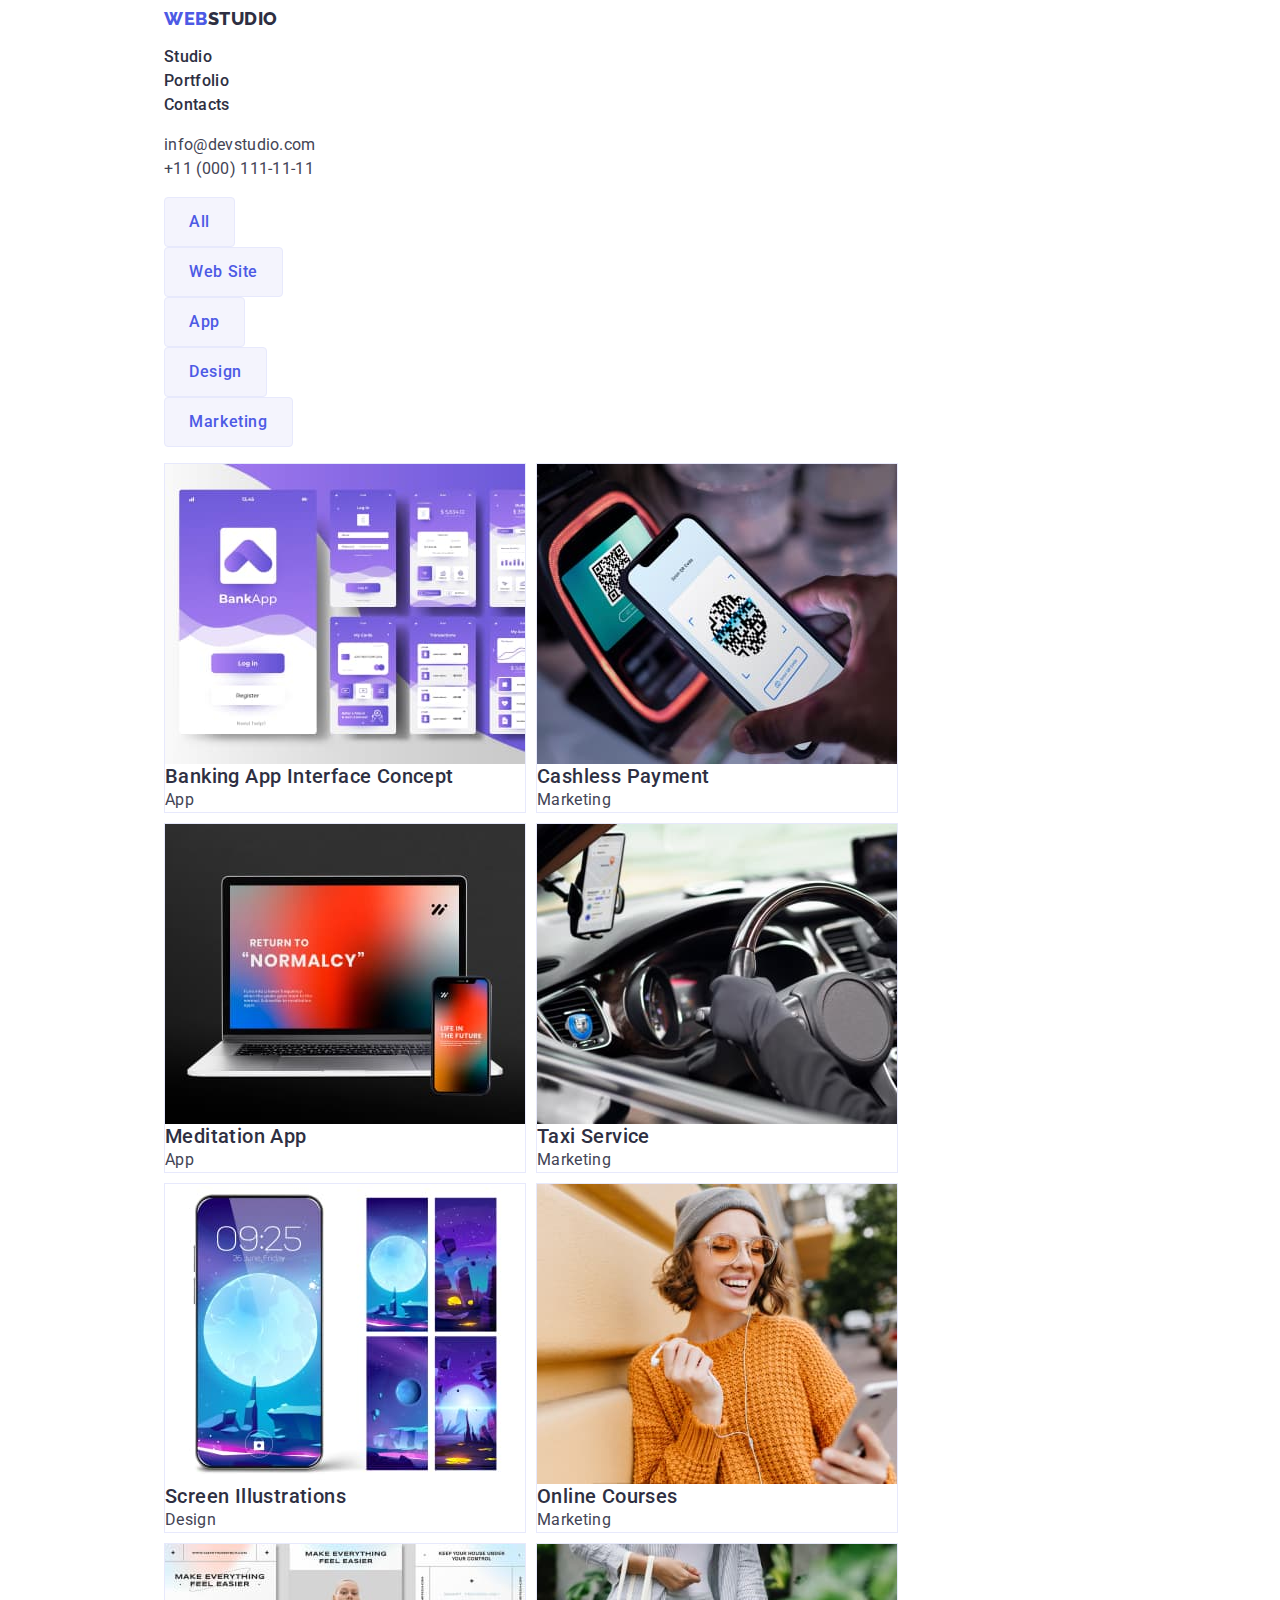
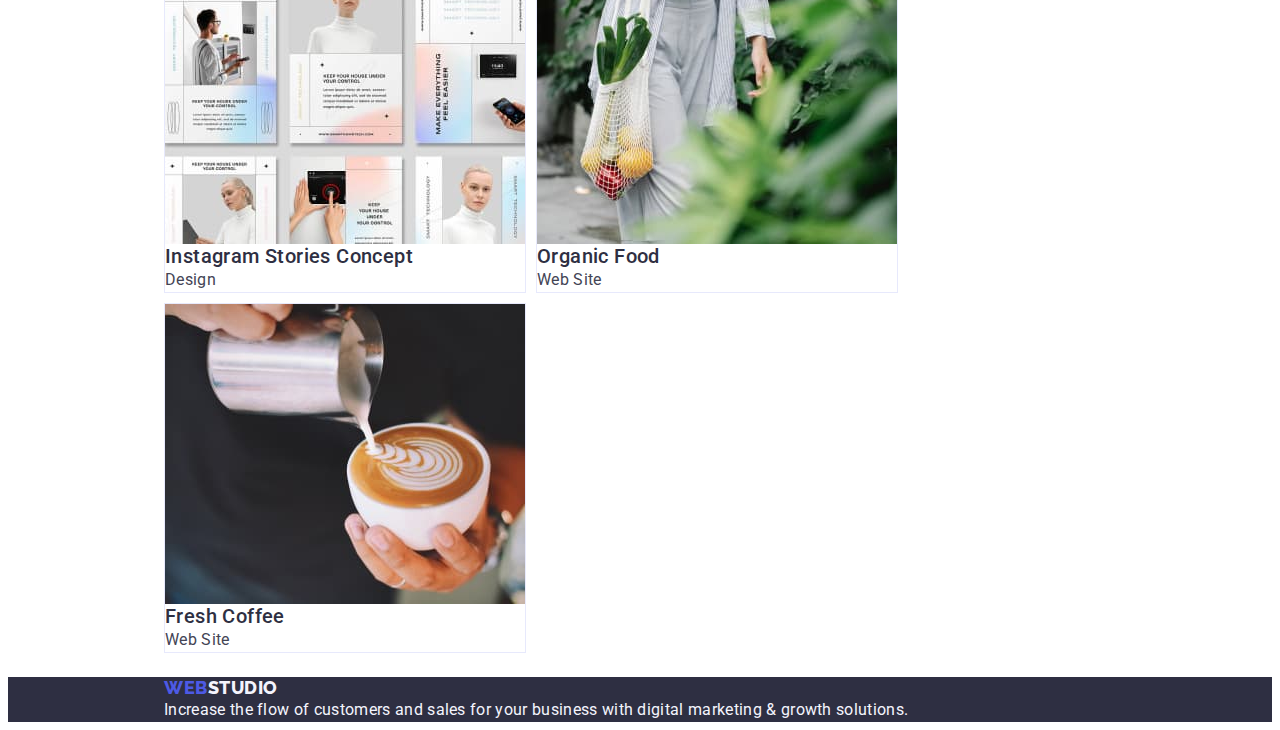
==== portfolio.html @ 100f16b5 "Fixing main" ====
<!DOCTYPE html>
<html lang="en">
  <head>
    <meta charset="UTF-8" />
    <meta name="viewport" content="width=device-width, initial-scale=1.0" />
    <title>Portfolio</title>
    <link rel="preconnect" href="https://fonts.googleapis.com" />
    <link rel="preconnect" href="https://fonts.gstatic.com" crossorigin />
    <link
      href="https://fonts.googleapis.com/css2?family=Raleway:wght@800&family=Roboto:wght@400;500;700&display=swap"
      rel="stylesheet"
    />
    <link
      rel="stylesheet"
      href="https://cdnjs.cloudflare.com/ajax/libs/modern-normalize/2.0.0/modern-normalize.min.css"
      integrity="sha512-4xo8blKMVCiXpTaLzQSLSw3KFOVPWhm/TRtuPVc4WG6kUgjH6J03IBuG7JZPkcWMxJ5huwaBpOpnwYElP/m6wg=="
      crossorigin="anonymous"
      referrerpolicy="no-referrer"
    />
    <link rel="stylesheet" href="./css/styles.css" />
  </head>

  <body>
    <header>
      <div class="container">
        <nav>
          <a class="logo-font link" href="./index.html"
            >Web<span class="logo-right">Studio</span></a
          >
          <ul class="list">
            <li>
              <a class="header-link link" href="./index.html">Studio</a>
            </li>
            <li>
              <a class="header-link link" href="./portfolio.html">Portfolio</a>
            </li>
            <li>
              <a class="header-link link" href="">Contacts</a>
            </li>
          </ul>
        </nav>
        <address class="header-address">
          <ul class="list">
            <li>
              <a
                class="header-address-link link"
                href="mailto:info@devstudio.com"
                >info@devstudio.com</a
              >
            </li>
            <li>
              <a class="header-address-link link" href="tel:+110001111111"
                >+11 (000) 111-11-11</a
              >
            </li>
          </ul>
        </address>
      </div>
    </header>
    <main>
      <section>
        <div class="container">
          <h1 hidden>Портфоліо</h1>
          <ul class="list">
            <li>
              <button class="portfolio-link-button" type="button">All</button>
            </li>
            <li>
              <button class="portfolio-link-button" type="button">
                Web Site
              </button>
            </li>
            <li>
              <button class="portfolio-link-button" type="button">App</button>
            </li>
            <li>
              <button class="portfolio-link-button" type="button">
                Design
              </button>
            </li>
            <li>
              <button class="portfolio-link-button" type="button">
                Marketing
              </button>
            </li>
          </ul>
          <ul class="list portfolio-card-set">
            <li class="portfolio-box">
              <a class="link portfolio-item" href="">
                <img
                  src="./images/portfolio1.jpg"
                  alt="Banking App Interface Concept"
                  width="360"
                />
                <h2 class="portfolio-tytle">Banking App Interface Concept</h2>
                <p class="portfolio-text">App</p>
              </a>
            </li>
            <li class="portfolio-box">
              <a class="link portfolio-item" href="">
                <img
                  src="./images/portfolio2.jpg"
                  alt="Cashless Payment"
                  width="360"
                />
                <h2 class="portfolio-tytle">Cashless Payment</h2>
                <p class="portfolio-text">Marketing</p>
              </a>
            </li>
            <li class="portfolio-box">
              <a class="link portfolio-item" href="">
                <img
                  src="./images/portfolio3.jpg"
                  alt="Meditation App"
                  width="360"
                />
                <h2 class="portfolio-tytle">Meditation App</h2>
                <p class="portfolio-text">App</p>
              </a>
            </li>
            <li class="portfolio-box">
              <a class="link portfolio-item" href="">
                <img
                  src="./images/portfolio4.jpg"
                  alt="Taxi Service"
                  width="360"
                />
                <h2 class="portfolio-tytle">Taxi Service</h2>
                <p class="portfolio-text">Marketing</p>
              </a>
            </li>
            <li class="portfolio-box">
              <a class="link portfolio-item" href="">
                <img
                  src="./images/portfolio5.jpg"
                  alt="Screen Illustrations"
                  width="360"
                />
                <h2 class="portfolio-tytle">Screen Illustrations</h2>
                <p class="portfolio-text">Design</p>
              </a>
            </li>
            <li class="portfolio-box">
              <a class="link portfolio-item" href="">
                <img
                  src="./images/portfolio6.jpg"
                  alt="Online Courses"
                  width="360"
                />
                <h2 class="portfolio-tytle">Online Courses</h2>
                <p class="portfolio-text">Marketing</p>
              </a>
            </li>
            <li class="portfolio-box">
              <a class="link portfolio-item" href="">
                <img
                  src="./images/portfolio7.jpg"
                  alt="Instagram Stories Concept"
                  width="360"
                />
                <h2 class="portfolio-tytle">Instagram Stories Concept</h2>
                <p class="portfolio-text">Design</p>
              </a>
            </li>
            <li class="portfolio-box">
              <a class="link portfolio-item" href="">
                <img
                  src="./images/portfolio8.jpg"
                  alt="Organic Food"
                  width="360"
                />
                <h2 class="portfolio-tytle">Organic Food</h2>
                <p class="portfolio-text">Web Site</p>
              </a>
            </li>
            <li class="portfolio-box">
              <a class="link portfolio-item" href="">
                <img
                  src="./images/portfolio9.jpg"
                  alt="Fresh Coffee"
                  width="360"
                />
                <h2 class="portfolio-tytle">Fresh Coffee</h2>
                <p class="portfolio-text">Web Site</p>
              </a>
            </li>
          </ul>
        </div>
      </section>
    </main>
    <footer class="footer-style">
      <div class="container">
        <a class="logo-font link" href="./index.html"
          >Web<span class="logo-right-invert">Studio</span></a
        >
        <p class="footer-paragraph">
          Increase the flow of customers and sales for your business with
          digital marketing & growth solutions.
        </p>
      </div>
    </footer>
  </body>
</html>
---- css/styles.css ----
:root {
  --color-primary-brand: #4d5ae5;
  --color-pressed-state: #404bbf;
  --color-dark: #2e2f42;
  --color-success: #31d0aa;
  --color-text: #434455;
  --color-subtle-text: #8e8f99;
  --color-accent: #e7e9fc;
  --color-light: #f4f4fd;
  --color-white-background: #ffffff;
  --color-modal-background: #fcfcfc;
}
*,
*::before,
*::after {
  box-sizing: border-box;
}
h1,
h2,
h3,
h4,
h5,
h6,
p {
  margin: 0;
}

img {
  display: block;
}
body {
  font-family: 'Roboto', sans-serif;
  color: var(--color-text);
  background-color: var(--color-white-background);
}
img {
  display: block;
  max-width: 100%;
}
.link {
  text-decoration: none;
  margin: 0;
  padding-left: 0;
}

.list {
  list-style-type: none;
  padding-left: 0;
}

.logo-font {
  font-family: 'Raleway', sans-serif;
  font-size: 18px;
  font-style: normal;
  font-weight: 800;
  line-height: 1.17;
  letter-spacing: 0.54px;
  text-transform: uppercase;
  color: var(--color-primary-brand);
}

.logo-right {
  color: var(--color-dark);
}

.logo-right-invert {
  color: var(--color-light);
}

.header-link {
  color: var(--color-dark);
  font-size: 16px;
  font-style: normal;
  font-weight: 500;
  line-height: 1.5;
  letter-spacing: 0.02em;
}

.header-link:hover,
.header-link:focus {
  color: var(--color-pressed-state);
  text-decoration: underline;
}

.header-address {
  font-style: normal;
}

.header-address-link {
  color: var(--color-text);
  font-size: 16px;
  font-weight: 400;
  line-height: 1.5;
  letter-spacing: 0.32px;
}

.header-address-link:hover,
.header-address-link:focus {
  color: var(--color-pressed-state);
}
.hero {
  color: var(--color-white-background);
  background-color: var(--color-dark);
}
.hero-title {
  text-align: center;
  font-size: 56px;
  font-style: normal;
  font-weight: 700;
  line-height: 1.07;
  letter-spacing: 0.02em;
  padding-top: 188px;
  padding-bottom: 292px;
}
.hero-button {
  color: inherit;
  cursor: pointer;
  font-family: 'Roboto', sans-serif;
  background: var(--color-primary-brand);
  font-weight: 500;
  font-size: 16px;
  line-height: 1.5;
  letter-spacing: 0.04em;
  padding: 16px 32px;
  border-radius: 4px;
  box-shadow: 0px 4px 4px 0px rgba(0, 0, 0, 0.15);
}
.hero-button:hover,
.hero-button:focus {
  background-color: var(--color-pressed-state);
}
.section-tytle {
  text-align: center;
  color: var(--color-dark);
  font-weight: 700;
  font-size: 36px;
  line-height: 1.11;
  letter-spacing: 0.02em;
  text-transform: capitalize;
  padding: 120px;
}

.advantage-box-tytle {
  color: var(--color-dark);
  font-size: 20px;
  font-weight: 500;
  line-height: 1.2;
  letter-spacing: 0.02em;
}

.advantage-box-text {
  color: var(--color-text);
  font-size: 16px;
  font-weight: 400;
  line-height: 1.5;
  letter-spacing: 0.02em;
}

.team {
  background-color: var(--color-light);
}

.team-card-tytle {
  color: var(--color-dark);
  font-size: 20px;
  font-weight: 500;
  line-height: 1.2;
  letter-spacing: 0.02em;
  text-align: center;
  padding-top: 32px;
}

.team-card-style {
  background-color: var(--color-white-background);
  border-radius: 0px 0px 4px 4px;
  box-shadow: 0px 2px 1px 0px rgba(46, 47, 66, 0.08),
    0px 1px 1px 0px rgba(46, 47, 66, 0.16),
    0px 1px 6px 0px rgba(46, 47, 66, 0.08);
}

.team-text {
  color: var(--color-text);
  font-size: 16px;
  font-weight: 400;
  line-height: 1.5;
  letter-spacing: 0.02em;
  text-align: center;
  padding-bottom: 32px;
}
.portfolio-text {
  color: var(--color-text);
  font-size: 16px;
  font-weight: 400;
  line-height: 1.5;
  letter-spacing: 0.02em;
}
.footer-style {
  background-color: var(--color-dark);
}
.footer-paragraph {
  color: var(--color-light);
  font-size: 16px;
  font-weight: 400;
  line-height: 1.5;
  letter-spacing: 0.02em;
}

.portfolio-tytle {
  color: var(--color-dark);
  font-size: 20px;
  font-weight: 500;
  line-height: 1.2;
  letter-spacing: 0.02em;
  text-transform: capitalize;
}

.portfolio-link-button {
  font-family: inherit;
  color: var(--color-primary-brand);
  font-weight: 500;
  font-size: 16px;
  line-height: 1.5;
  letter-spacing: 0.04em;
  border: 1px solid var(--color-accent);
  background: var(--color-light);
  cursor: pointer;
  padding: 12px 24px;
  border-radius: 4px;
}
.portfolio-link-button:hover,
.portfolio-link-button:focus {
  color: var(--color-white-background);
  background: var(--color-pressed-state);
}
.container {
  max-width: 1440px;
  margin: 0 auto;
  padding-left: 156px;
  padding-right: 156px;
}

.portfolio-card-set {
  display: flex;
  flex-wrap: wrap;
  gap: 10px;
  margin-bottom: 24px;
}

.portfolio-item {
  flex-basis: calc((100% - 20px) / 3);
}
.team-card-set {
  display: flex;
  flex-wrap: wrap;
  gap: 24px;
  margin-top: 72px;
}

.team-card-item {
  flex-basis: calc((100% - 72px) / 4);
}
.box-set {
  display: flex;
  flex-wrap: wrap;
  gap: 24px;
  margin-top: 72px;
  margin-bottom: 120px;
}

.box-item {
  flex-basis: calc((100% - 48px) / 3);
}
.portfolio-box {
  border: 1px solid var(--color-accent);
}
.advantage-card-set {
  display: flex;
  flex-wrap: wrap;
  gap: 24px;
}

.advantage-item {
  flex-basis: calc((100% - 72px) / 4);
}
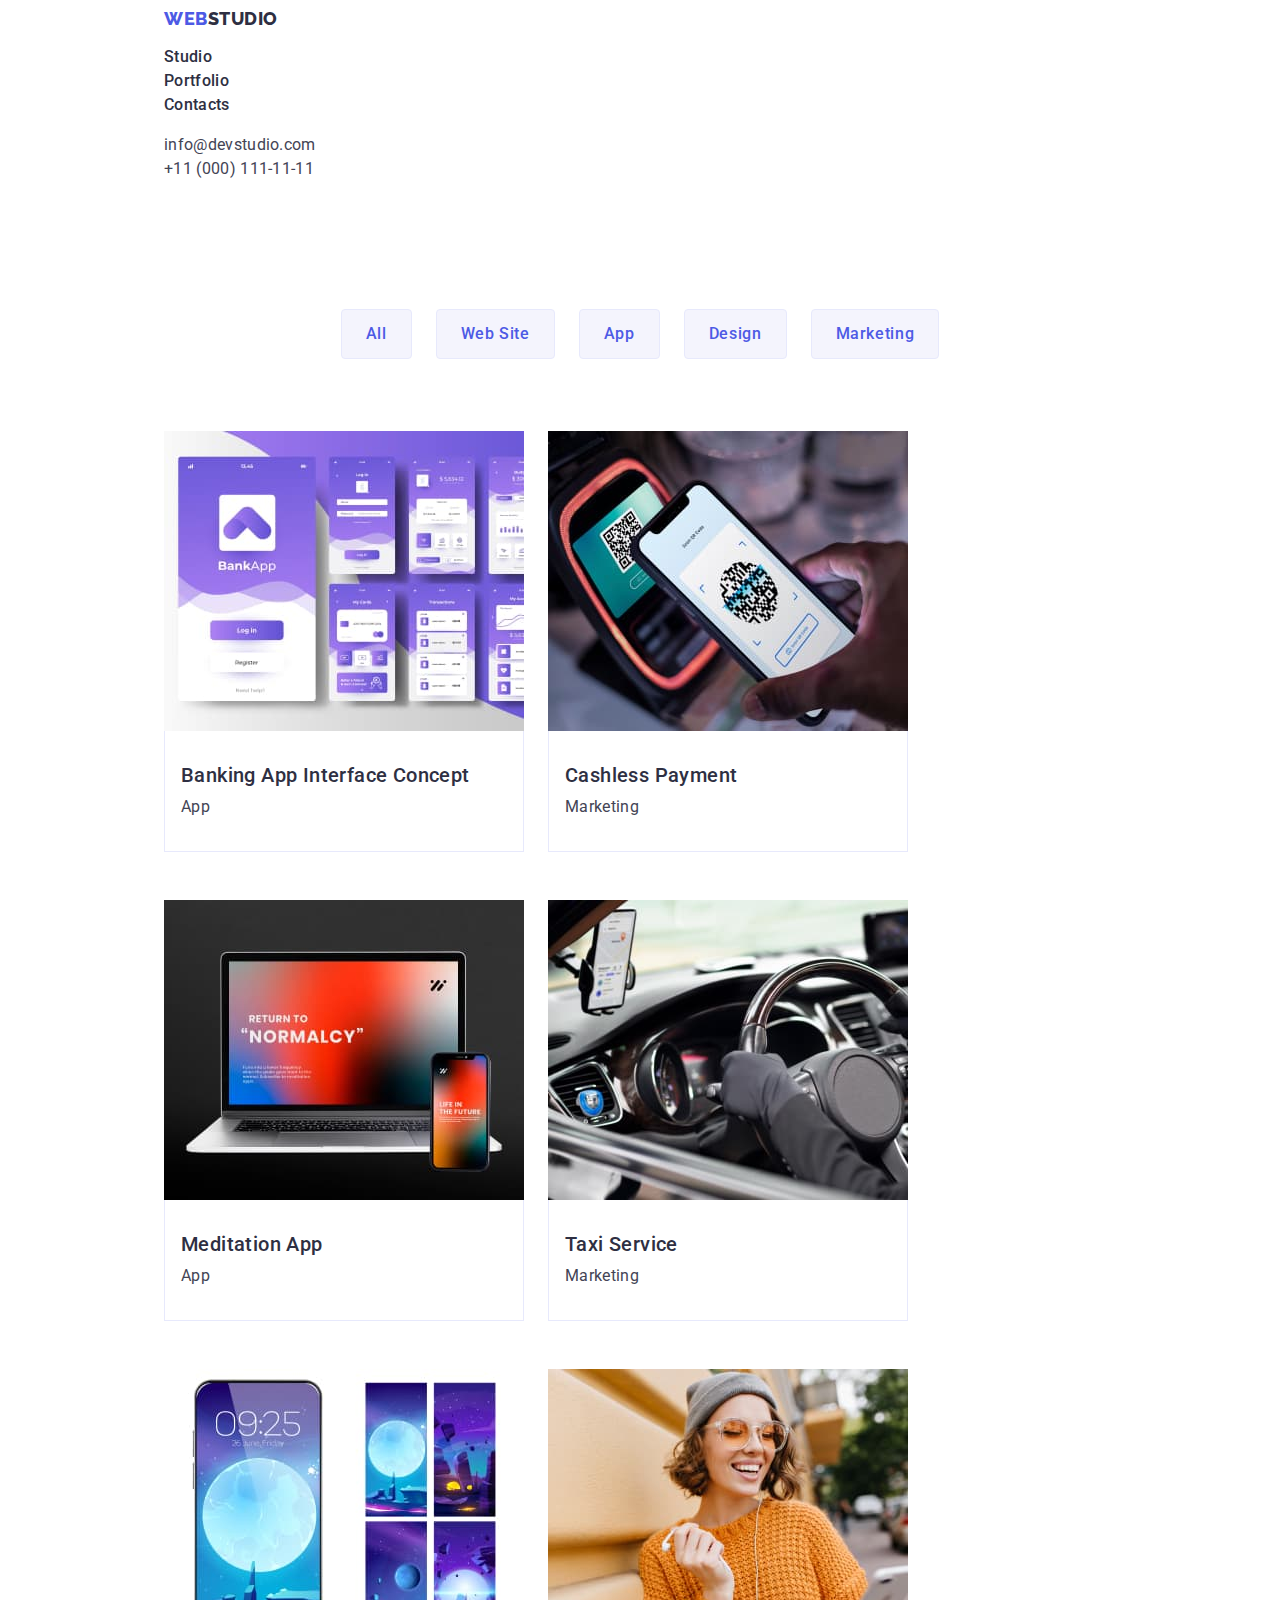
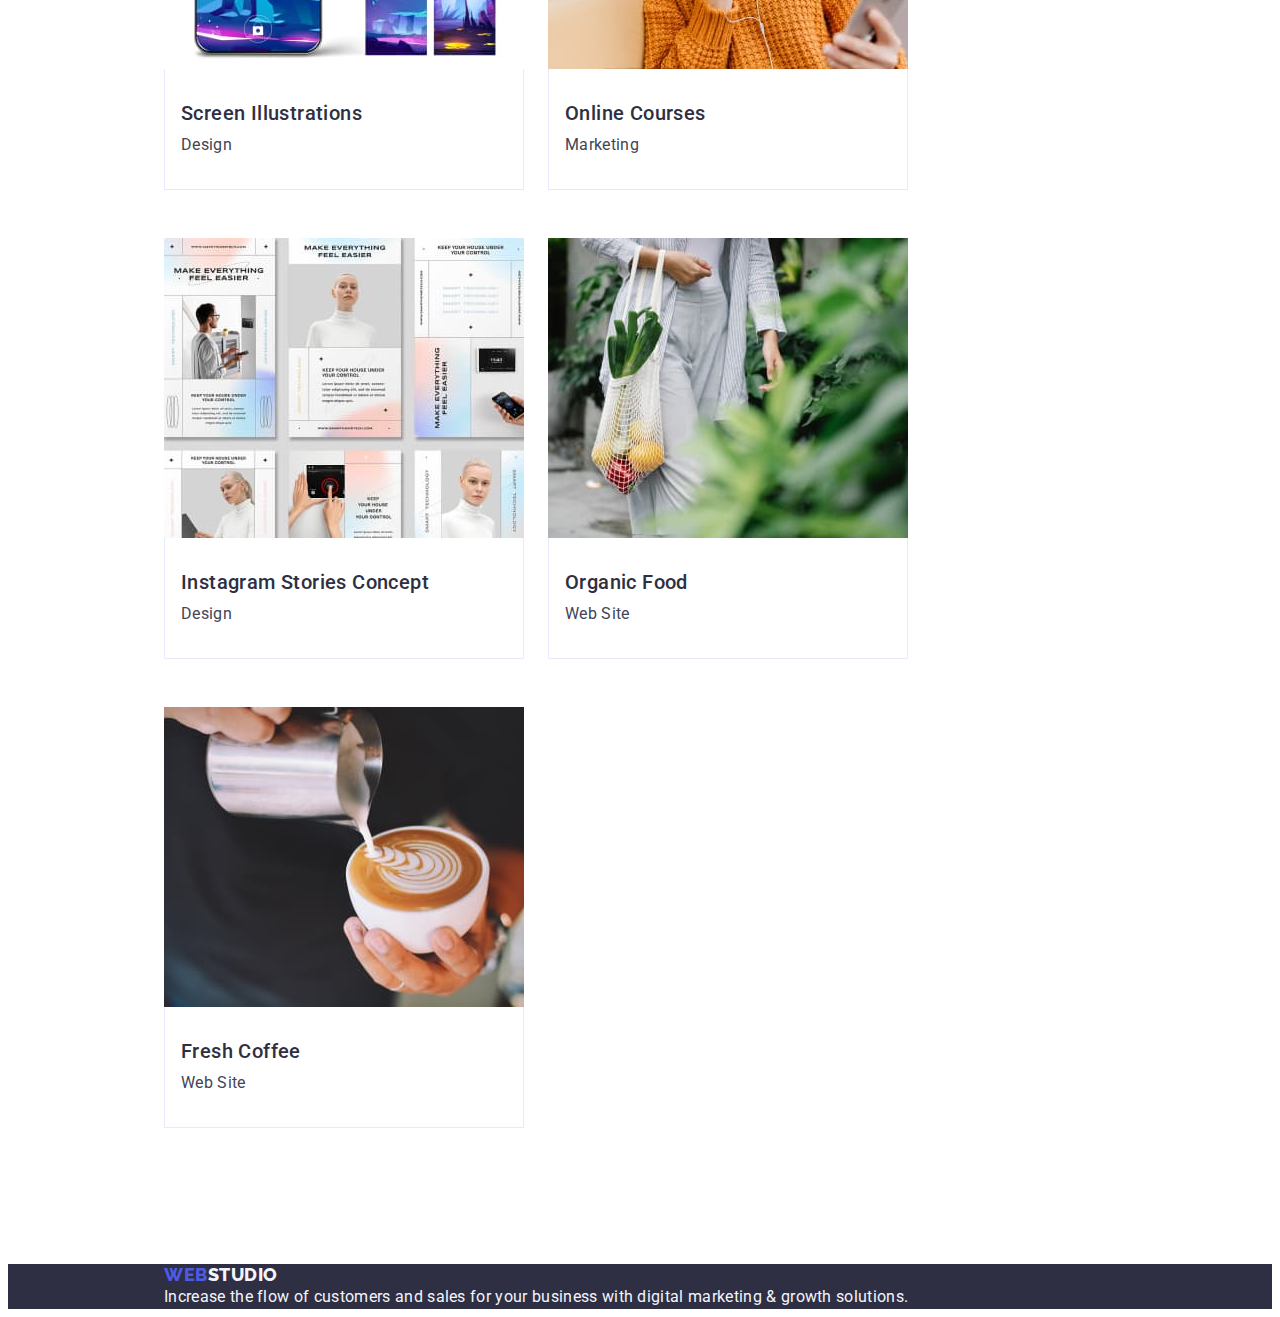
==== commit 3487d138: "Fixing portfolio" ====
--- a/portfolio.html
+++ b/portfolio.html
@@ -58,10 +58,10 @@
       </div>
     </header>
     <main>
-      <section>
+      <section class="portfolio-section">
         <div class="container">
           <h1 hidden>Портфоліо</h1>
-          <ul class="list">
+          <ul class="list portfolio-button-group">
             <li>
               <button class="portfolio-link-button" type="button">All</button>
             </li>
@@ -85,103 +85,121 @@
             </li>
           </ul>
           <ul class="list portfolio-card-set">
-            <li class="portfolio-box">
+            <li>
               <a class="link portfolio-item" href="">
                 <img
                   src="./images/portfolio1.jpg"
                   alt="Banking App Interface Concept"
                   width="360"
                 />
-                <h2 class="portfolio-tytle">Banking App Interface Concept</h2>
-                <p class="portfolio-text">App</p>
-              </a>
-            </li>
-            <li class="portfolio-box">
+                <div class="portfolio-subtytle">
+                  <h2 class="portfolio-tytle">Banking App Interface Concept</h2>
+                  <p class="portfolio-text">App</p>
+                </div>
+              </a>
+            </li>
+            <li>
               <a class="link portfolio-item" href="">
                 <img
                   src="./images/portfolio2.jpg"
                   alt="Cashless Payment"
                   width="360"
                 />
-                <h2 class="portfolio-tytle">Cashless Payment</h2>
-                <p class="portfolio-text">Marketing</p>
-              </a>
-            </li>
-            <li class="portfolio-box">
+                <div class="portfolio-subtytle">
+                  <h2 class="portfolio-tytle">Cashless Payment</h2>
+                  <p class="portfolio-text">Marketing</p>
+                </div>
+              </a>
+            </li>
+            <li>
               <a class="link portfolio-item" href="">
                 <img
                   src="./images/portfolio3.jpg"
                   alt="Meditation App"
                   width="360"
                 />
-                <h2 class="portfolio-tytle">Meditation App</h2>
-                <p class="portfolio-text">App</p>
-              </a>
-            </li>
-            <li class="portfolio-box">
+                <div class="portfolio-subtytle">
+                  <h2 class="portfolio-tytle">Meditation App</h2>
+                  <p class="portfolio-text">App</p>
+                </div>
+              </a>
+            </li>
+            <li>
               <a class="link portfolio-item" href="">
                 <img
                   src="./images/portfolio4.jpg"
                   alt="Taxi Service"
                   width="360"
                 />
-                <h2 class="portfolio-tytle">Taxi Service</h2>
-                <p class="portfolio-text">Marketing</p>
-              </a>
-            </li>
-            <li class="portfolio-box">
+                <div class="portfolio-subtytle">
+                  <h2 class="portfolio-tytle">Taxi Service</h2>
+                  <p class="portfolio-text">Marketing</p>
+                </div>
+              </a>
+            </li>
+            <li>
               <a class="link portfolio-item" href="">
                 <img
                   src="./images/portfolio5.jpg"
                   alt="Screen Illustrations"
                   width="360"
                 />
-                <h2 class="portfolio-tytle">Screen Illustrations</h2>
-                <p class="portfolio-text">Design</p>
-              </a>
-            </li>
-            <li class="portfolio-box">
+                <div class="portfolio-subtytle">
+                  <h2 class="portfolio-tytle">Screen Illustrations</h2>
+                  <p class="portfolio-text">Design</p>
+                </div>
+              </a>
+            </li>
+            <li>
               <a class="link portfolio-item" href="">
                 <img
                   src="./images/portfolio6.jpg"
                   alt="Online Courses"
                   width="360"
                 />
-                <h2 class="portfolio-tytle">Online Courses</h2>
-                <p class="portfolio-text">Marketing</p>
-              </a>
-            </li>
-            <li class="portfolio-box">
+                <div class="portfolio-subtytle">
+                  <h2 class="portfolio-tytle">Online Courses</h2>
+                  <p class="portfolio-text">Marketing</p>
+                </div>
+              </a>
+            </li>
+            <li>
               <a class="link portfolio-item" href="">
                 <img
                   src="./images/portfolio7.jpg"
                   alt="Instagram Stories Concept"
                   width="360"
                 />
-                <h2 class="portfolio-tytle">Instagram Stories Concept</h2>
-                <p class="portfolio-text">Design</p>
-              </a>
-            </li>
-            <li class="portfolio-box">
+                <div class="portfolio-subtytle">
+                  <h2 class="portfolio-tytle">Instagram Stories Concept</h2>
+                  <p class="portfolio-text">Design</p>
+                </div>
+              </a>
+            </li>
+            <li>
               <a class="link portfolio-item" href="">
                 <img
                   src="./images/portfolio8.jpg"
                   alt="Organic Food"
                   width="360"
                 />
-                <h2 class="portfolio-tytle">Organic Food</h2>
-                <p class="portfolio-text">Web Site</p>
-              </a>
-            </li>
-            <li class="portfolio-box">
+                <div class="portfolio-subtytle">
+                  <h2 class="portfolio-tytle">Organic Food</h2>
+                  <p class="portfolio-text">Web Site</p>
+                </div>
+              </a>
+            </li>
+            <li>
               <a class="link portfolio-item" href="">
                 <img
                   src="./images/portfolio9.jpg"
                   alt="Fresh Coffee"
                   width="360"
                 />
-                <h2 class="portfolio-tytle">Fresh Coffee</h2>
-                <p class="portfolio-text">Web Site</p>
+                <div class="portfolio-subtytle">
+                  <h2 class="portfolio-tytle">Fresh Coffee</h2>
+                  <p class="portfolio-text">Web Site</p>
+                </div>
               </a>
             </li>
           </ul>
--- a/css/styles.css
+++ b/css/styles.css
@@ -212,6 +212,7 @@
   line-height: 1.2;
   letter-spacing: 0.02em;
   text-transform: capitalize;
+  margin-bottom: 8px;
 }
 
 .portfolio-link-button {
@@ -231,6 +232,7 @@
 .portfolio-link-button:focus {
   color: var(--color-white-background);
   background: var(--color-pressed-state);
+  border: 1px solid transparent;
 }
 .container {
   max-width: 1440px;
@@ -242,12 +244,12 @@
 .portfolio-card-set {
   display: flex;
   flex-wrap: wrap;
-  gap: 10px;
-  margin-bottom: 24px;
+  column-gap: 24px;
+  row-gap: 48px;
 }
 
 .portfolio-item {
-  flex-basis: calc((100% - 20px) / 3);
+  flex-basis: calc((100% - 48px) / 3);
 }
 .team-card-set {
   display: flex;
@@ -270,9 +272,7 @@
 .box-item {
   flex-basis: calc((100% - 48px) / 3);
 }
-.portfolio-box {
-  border: 1px solid var(--color-accent);
-}
+
 .advantage-card-set {
   display: flex;
   flex-wrap: wrap;
@@ -282,3 +282,18 @@
 .advantage-item {
   flex-basis: calc((100% - 72px) / 4);
 }
+.portfolio-subtytle {
+  border: 1px solid var(--color-accent);
+  padding: 32px 16px;
+  border-top: none;
+}
+.portfolio-section {
+  padding: 96px 0 120px 0;
+}
+
+.portfolio-button-group {
+  display: flex;
+  justify-content: center;
+  gap: 24px;
+  margin-bottom: 72px;
+}
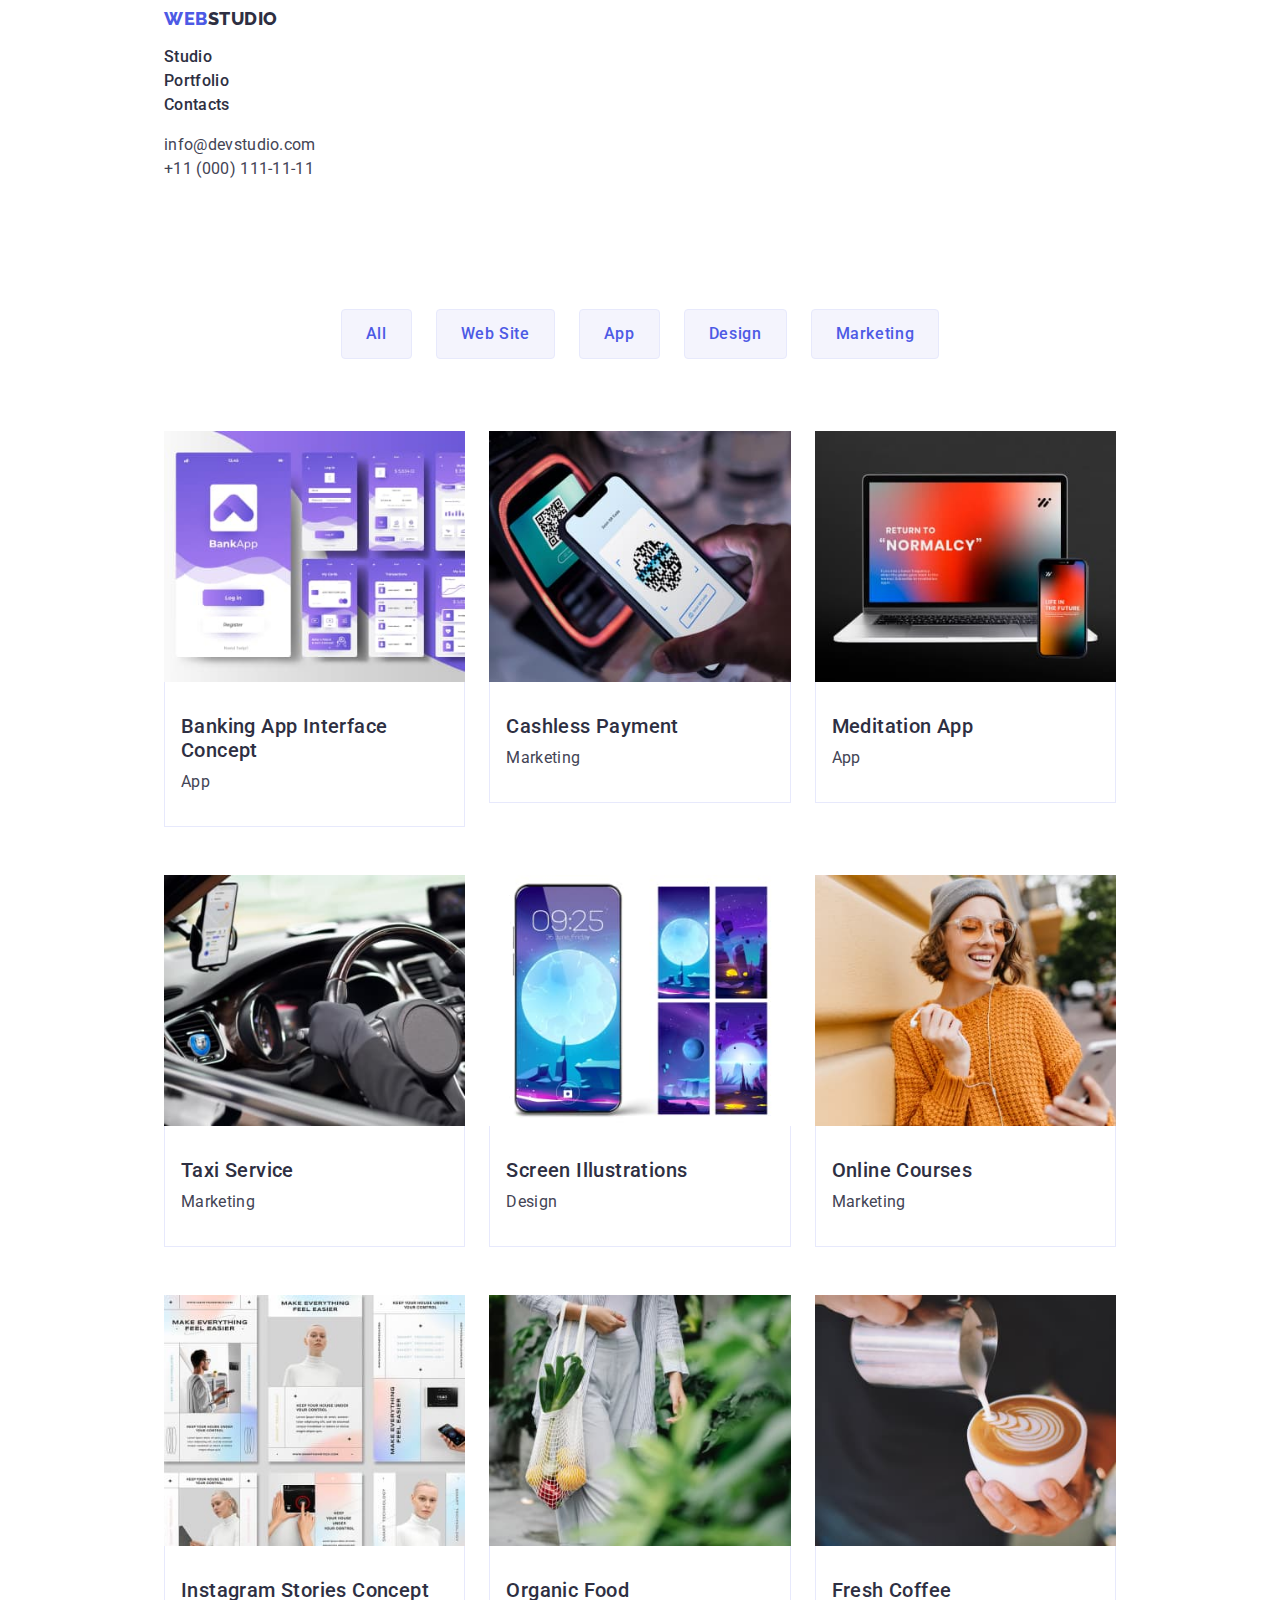
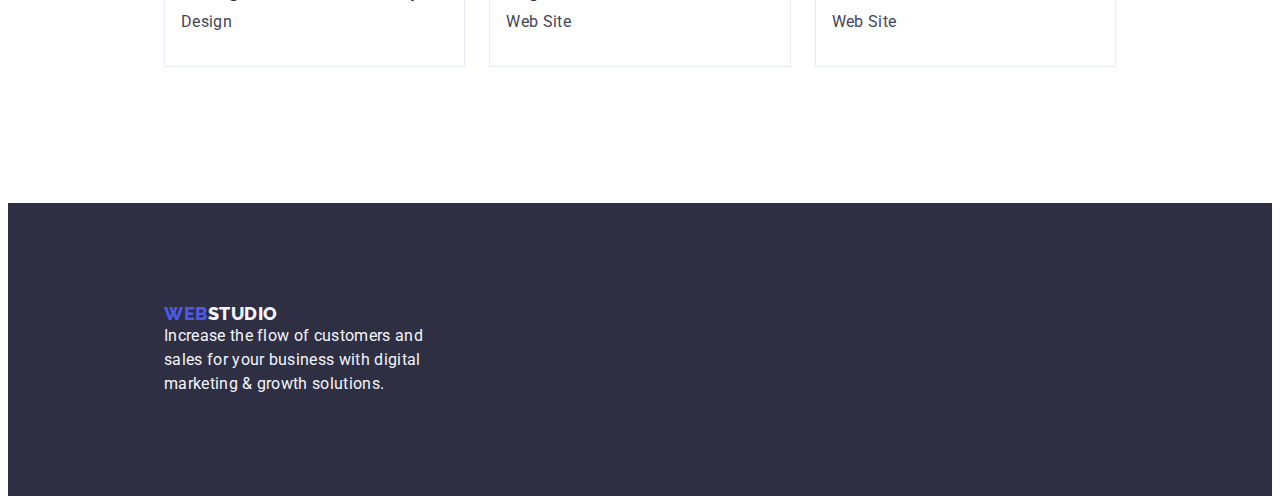
==== commit f45b4eb7: "Fixing" ====
--- a/portfolio.html
+++ b/portfolio.html
@@ -60,7 +60,7 @@
     <main>
       <section class="portfolio-section">
         <div class="container">
-          <h1 hidden>Портфоліо</h1>
+          <h1 class="visually-hidden">Портфоліо</h1>
           <ul class="list portfolio-button-group">
             <li>
               <button class="portfolio-link-button" type="button">All</button>
@@ -85,8 +85,8 @@
             </li>
           </ul>
           <ul class="list portfolio-card-set">
-            <li>
-              <a class="link portfolio-item" href="">
+            <li class="portfolio-item">
+              <a class="link" href="">
                 <img
                   src="./images/portfolio1.jpg"
                   alt="Banking App Interface Concept"
@@ -98,8 +98,8 @@
                 </div>
               </a>
             </li>
-            <li>
-              <a class="link portfolio-item" href="">
+            <li class="portfolio-item">
+              <a class="link" href="">
                 <img
                   src="./images/portfolio2.jpg"
                   alt="Cashless Payment"
@@ -111,8 +111,8 @@
                 </div>
               </a>
             </li>
-            <li>
-              <a class="link portfolio-item" href="">
+            <li class="portfolio-item">
+              <a class="link" href="">
                 <img
                   src="./images/portfolio3.jpg"
                   alt="Meditation App"
@@ -124,8 +124,8 @@
                 </div>
               </a>
             </li>
-            <li>
-              <a class="link portfolio-item" href="">
+            <li class="portfolio-item">
+              <a class="link" href="">
                 <img
                   src="./images/portfolio4.jpg"
                   alt="Taxi Service"
@@ -137,8 +137,8 @@
                 </div>
               </a>
             </li>
-            <li>
-              <a class="link portfolio-item" href="">
+            <li class="portfolio-item">
+              <a class="link" href="">
                 <img
                   src="./images/portfolio5.jpg"
                   alt="Screen Illustrations"
@@ -150,8 +150,8 @@
                 </div>
               </a>
             </li>
-            <li>
-              <a class="link portfolio-item" href="">
+            <li class="portfolio-item">
+              <a class="link" href="">
                 <img
                   src="./images/portfolio6.jpg"
                   alt="Online Courses"
@@ -163,8 +163,8 @@
                 </div>
               </a>
             </li>
-            <li>
-              <a class="link portfolio-item" href="">
+            <li class="portfolio-item">
+              <a class="link" href="">
                 <img
                   src="./images/portfolio7.jpg"
                   alt="Instagram Stories Concept"
@@ -176,8 +176,8 @@
                 </div>
               </a>
             </li>
-            <li>
-              <a class="link portfolio-item" href="">
+            <li class="portfolio-item">
+              <a class="link" href="">
                 <img
                   src="./images/portfolio8.jpg"
                   alt="Organic Food"
@@ -189,8 +189,8 @@
                 </div>
               </a>
             </li>
-            <li>
-              <a class="link portfolio-item" href="">
+            <li class="portfolio-item">
+              <a class="link" href="">
                 <img
                   src="./images/portfolio9.jpg"
                   alt="Fresh Coffee"
--- a/css/styles.css
+++ b/css/styles.css
@@ -101,6 +101,7 @@
 .hero {
   color: var(--color-white-background);
   background-color: var(--color-dark);
+  padding: 188px 0;
 }
 .hero-title {
   text-align: center;
@@ -109,10 +110,11 @@
   font-weight: 700;
   line-height: 1.07;
   letter-spacing: 0.02em;
-  padding-top: 188px;
-  padding-bottom: 292px;
+  padding-bottom: 48px;
+  max-width: 496px;
 }
 .hero-button {
+  display: block;
   color: inherit;
   cursor: pointer;
   font-family: 'Roboto', sans-serif;
@@ -124,6 +126,10 @@
   padding: 16px 32px;
   border-radius: 4px;
   box-shadow: 0px 4px 4px 0px rgba(0, 0, 0, 0.15);
+  min-width: 169px;
+  height: 56px;
+  border: none;
+  margin: 0 auto;
 }
 .hero-button:hover,
 .hero-button:focus {
@@ -138,6 +144,7 @@
   letter-spacing: 0.02em;
   text-transform: capitalize;
   padding: 120px;
+  margin-bottom: 72px;
 }
 
 .advantage-box-tytle {
@@ -146,6 +153,7 @@
   font-weight: 500;
   line-height: 1.2;
   letter-spacing: 0.02em;
+  margin-bottom: 8px;
 }
 
 .advantage-box-text {
@@ -158,6 +166,7 @@
 
 .team {
   background-color: var(--color-light);
+  padding: 120px 0;
 }
 
 .team-card-tytle {
@@ -167,7 +176,7 @@
   line-height: 1.2;
   letter-spacing: 0.02em;
   text-align: center;
-  padding-top: 32px;
+  margin-bottom: 8px;
 }
 
 .team-card-style {
@@ -185,7 +194,10 @@
   line-height: 1.5;
   letter-spacing: 0.02em;
   text-align: center;
-  padding-bottom: 32px;
+}
+
+.team-card-subtytle {
+  padding: 32px 0;
 }
 .portfolio-text {
   color: var(--color-text);
@@ -196,6 +208,7 @@
 }
 .footer-style {
   background-color: var(--color-dark);
+  padding: 100px 0;
 }
 .footer-paragraph {
   color: var(--color-light);
@@ -203,6 +216,7 @@
   font-weight: 400;
   line-height: 1.5;
   letter-spacing: 0.02em;
+  max-width: 264px;
 }
 
 .portfolio-tytle {
@@ -297,3 +311,26 @@
   gap: 24px;
   margin-bottom: 72px;
 }
+.visually-hidden {
+  position: absolute;
+  width: 1px;
+  height: 1px;
+  margin: -1px;
+  border: 0;
+  padding: 0;
+  white-space: nowrap;
+  clip-path: inset(100%);
+  clip: rect(0 0 0 0);
+  overflow: hidden;
+}
+.advantage-saction {
+  padding: 120px 0;
+}
+
+.box-section {
+  padding-bottom: 120px;
+}
+.logo-footer {
+  display: inline-block;
+  margin-bottom: 16px;
+}
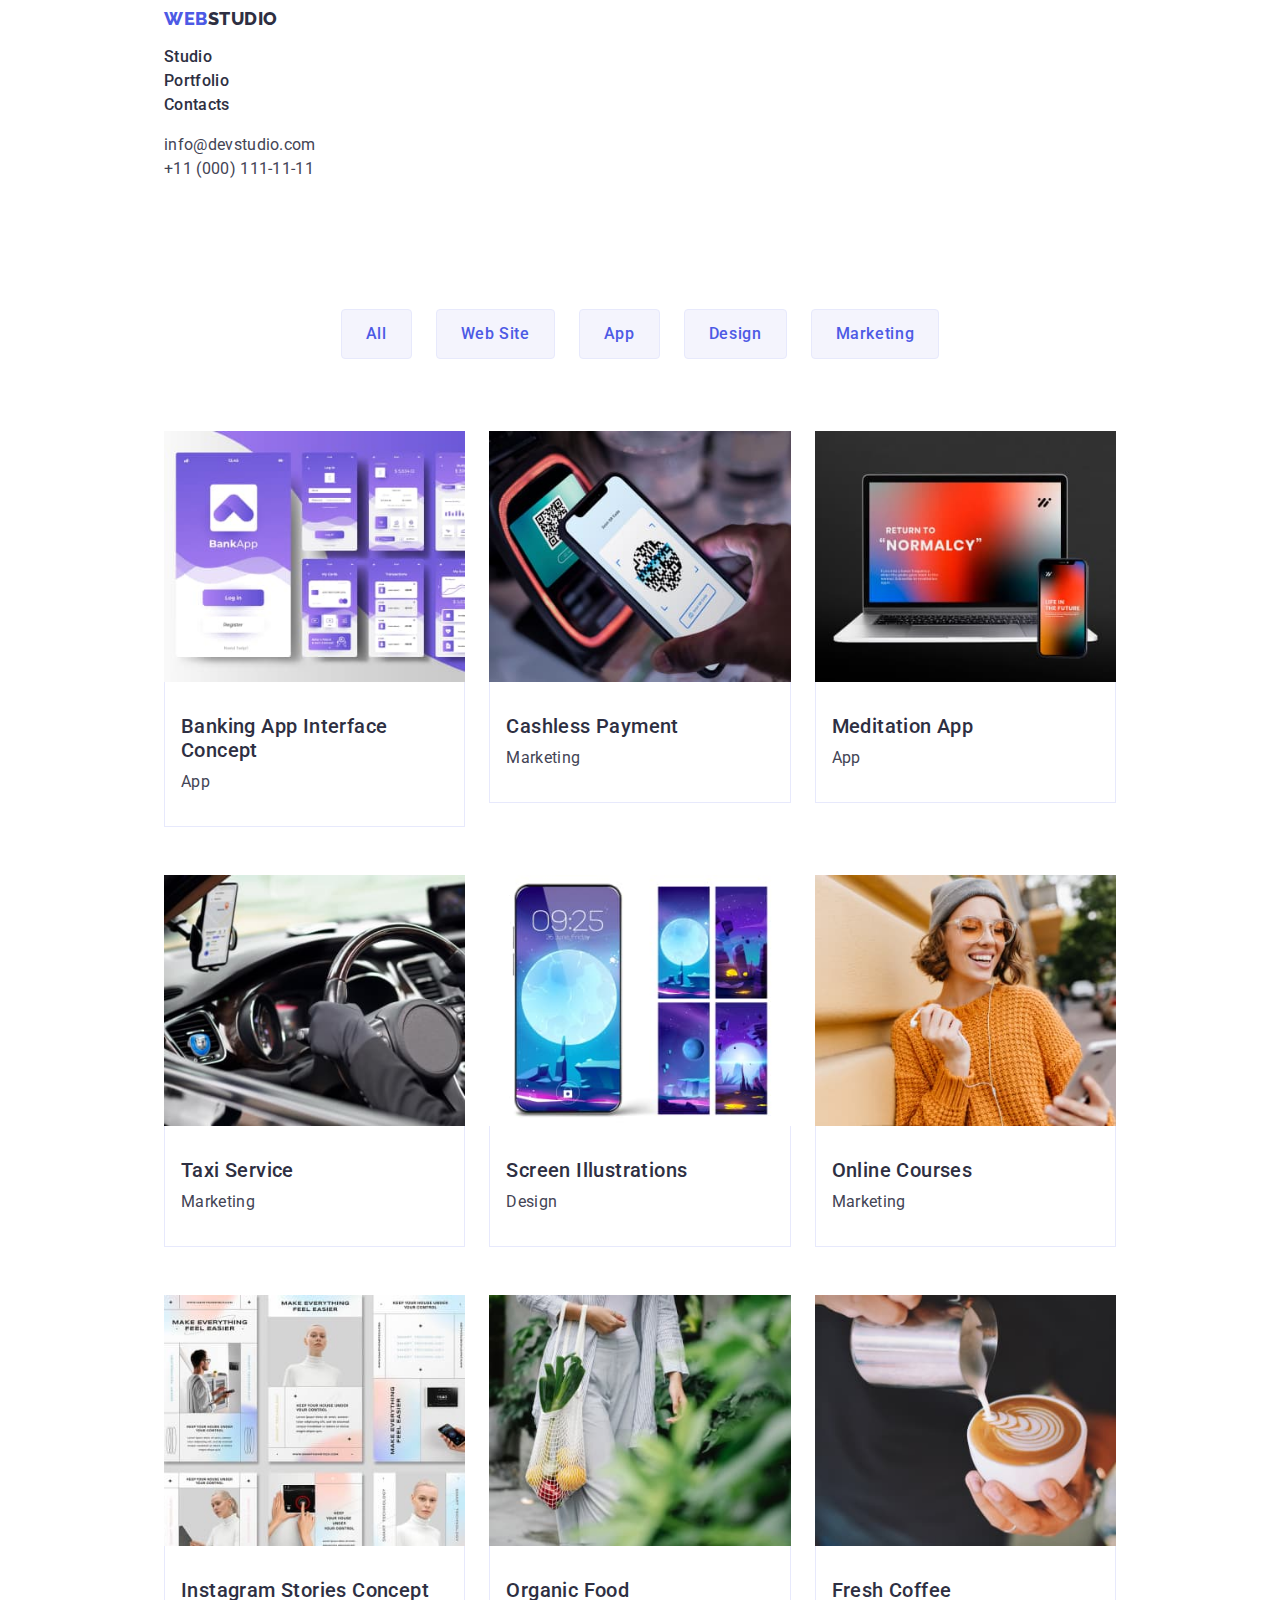
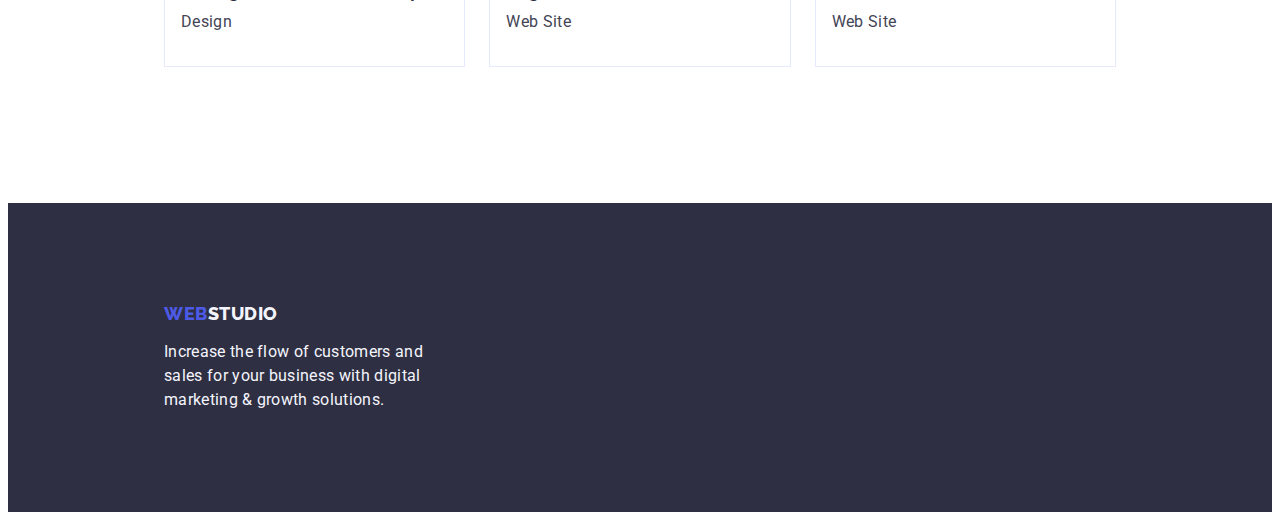
==== commit fa6edca8: "Fixing footer" ====
--- a/portfolio.html
+++ b/portfolio.html
@@ -208,7 +208,7 @@
     </main>
     <footer class="footer-style">
       <div class="container">
-        <a class="logo-font link" href="./index.html"
+        <a class="logo-font logo-footer link" href="./index.html"
           >Web<span class="logo-right-invert">Studio</span></a
         >
         <p class="footer-paragraph">
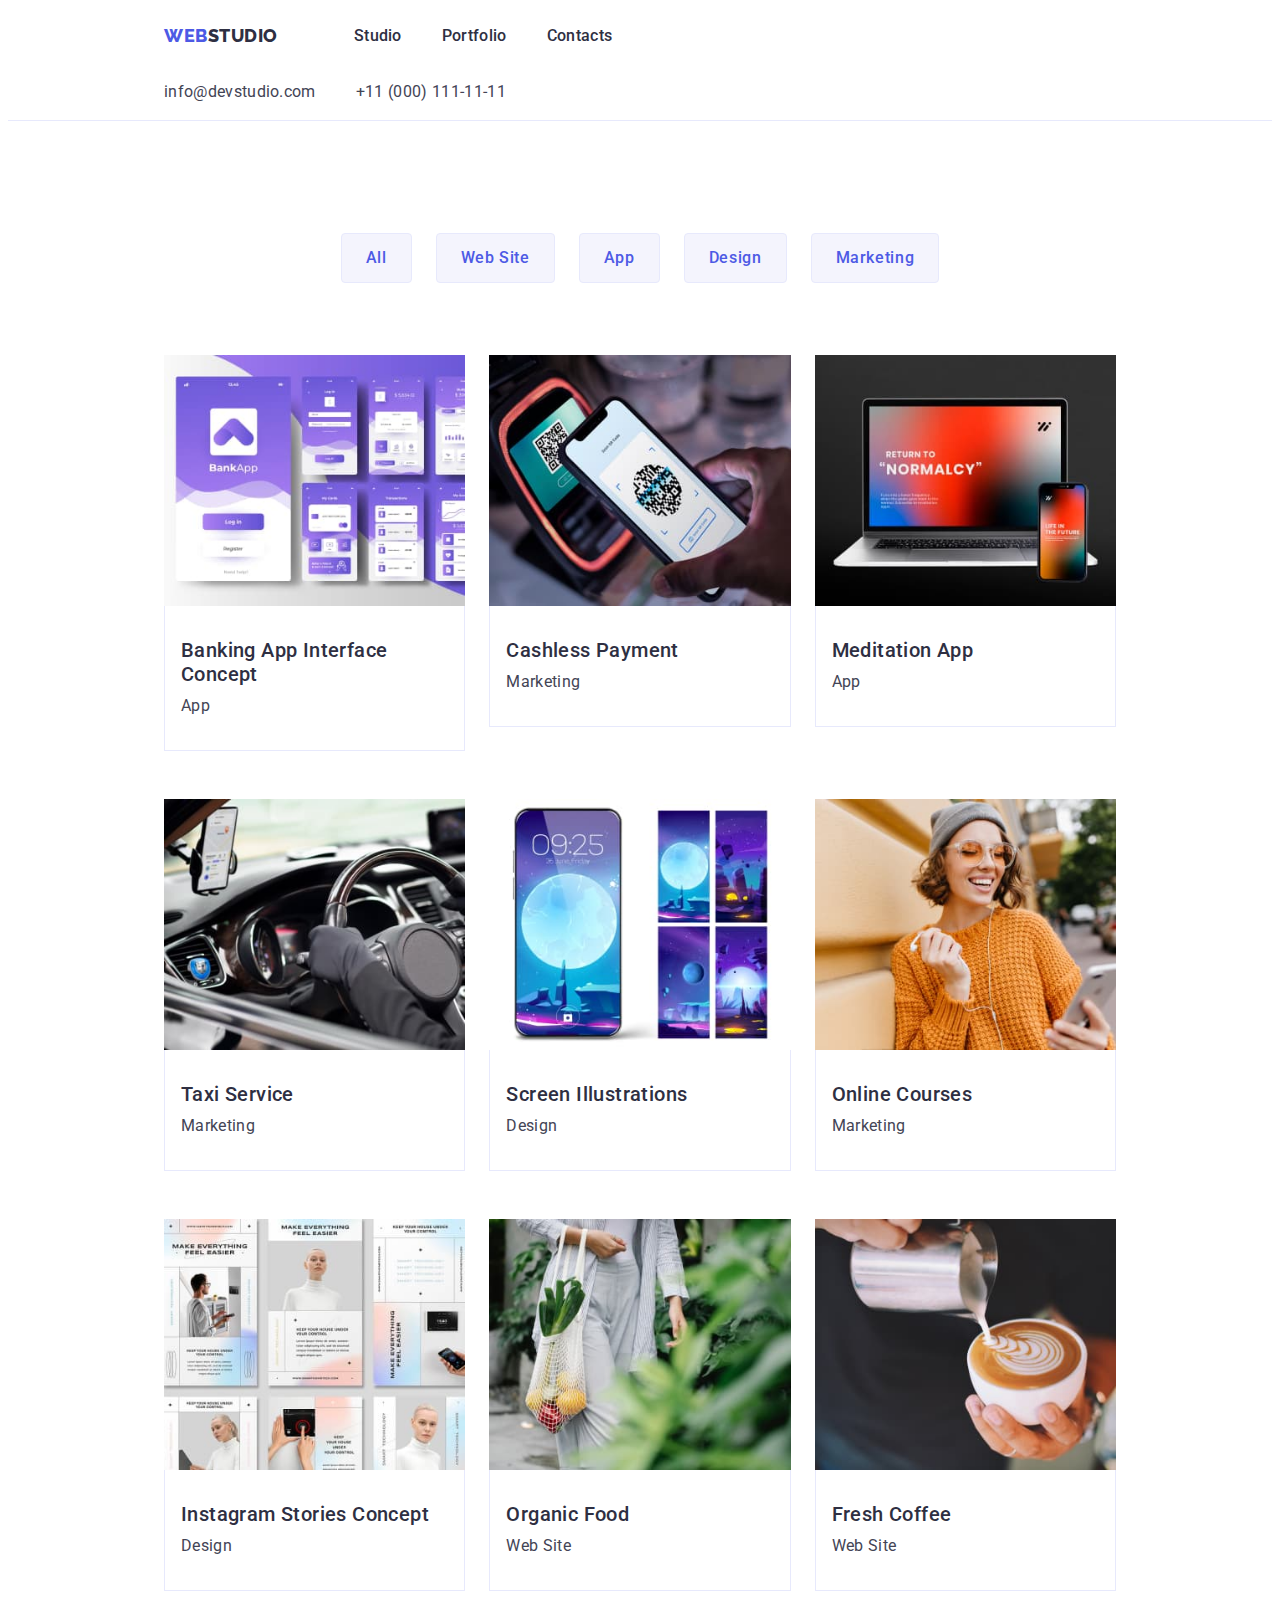
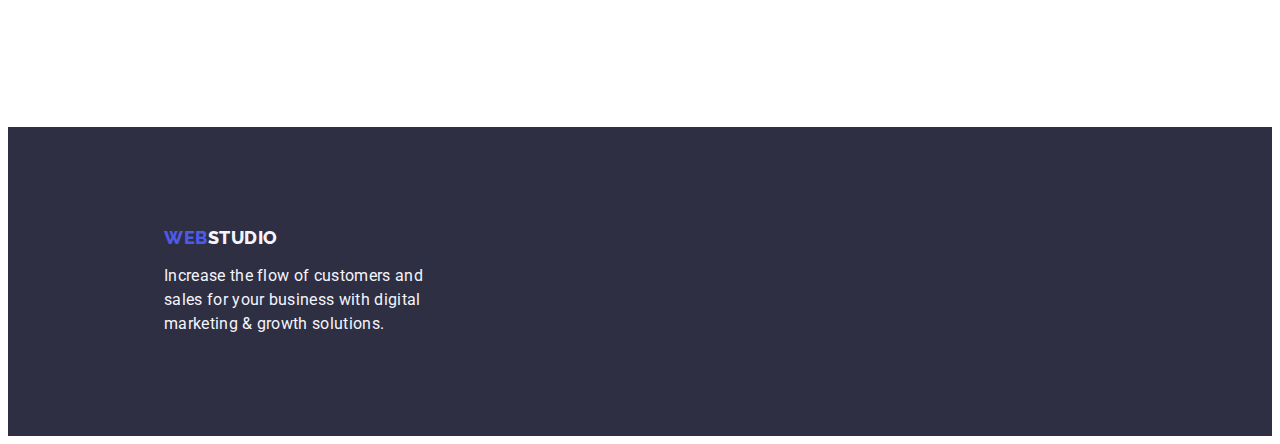
==== commit 634287b7: "Fixing header" ====
--- a/portfolio.html
+++ b/portfolio.html
@@ -21,13 +21,13 @@
   </head>
 
   <body>
-    <header>
+    <header class="header-style">
       <div class="container">
-        <nav>
-          <a class="logo-font link" href="./index.html"
+        <nav class="nav-style">
+          <a class="logo-font link logo-header" href="./index.html"
             >Web<span class="logo-right">Studio</span></a
           >
-          <ul class="list">
+          <ul class="list menu-style">
             <li>
               <a class="header-link link" href="./index.html">Studio</a>
             </li>
@@ -40,7 +40,7 @@
           </ul>
         </nav>
         <address class="header-address">
-          <ul class="list">
+          <ul class="list address-style">
             <li>
               <a
                 class="header-address-link link"
--- a/css/styles.css
+++ b/css/styles.css
@@ -334,3 +334,25 @@
   display: inline-block;
   margin-bottom: 16px;
 }
+.header-style {
+  border-bottom: 1px solid var(--color-accent);
+}
+.nav-style {
+  display: flex;
+  align-items: center;
+}
+.logo-header {
+  margin-right: 76px;
+}
+.menu-style {
+  display: flex;
+  gap: 40px;
+}
+.address-style {
+  display: flex;
+  gap: 40px;
+}
+.header-container {
+  display: flex;
+  justify-content: space-between;
+}
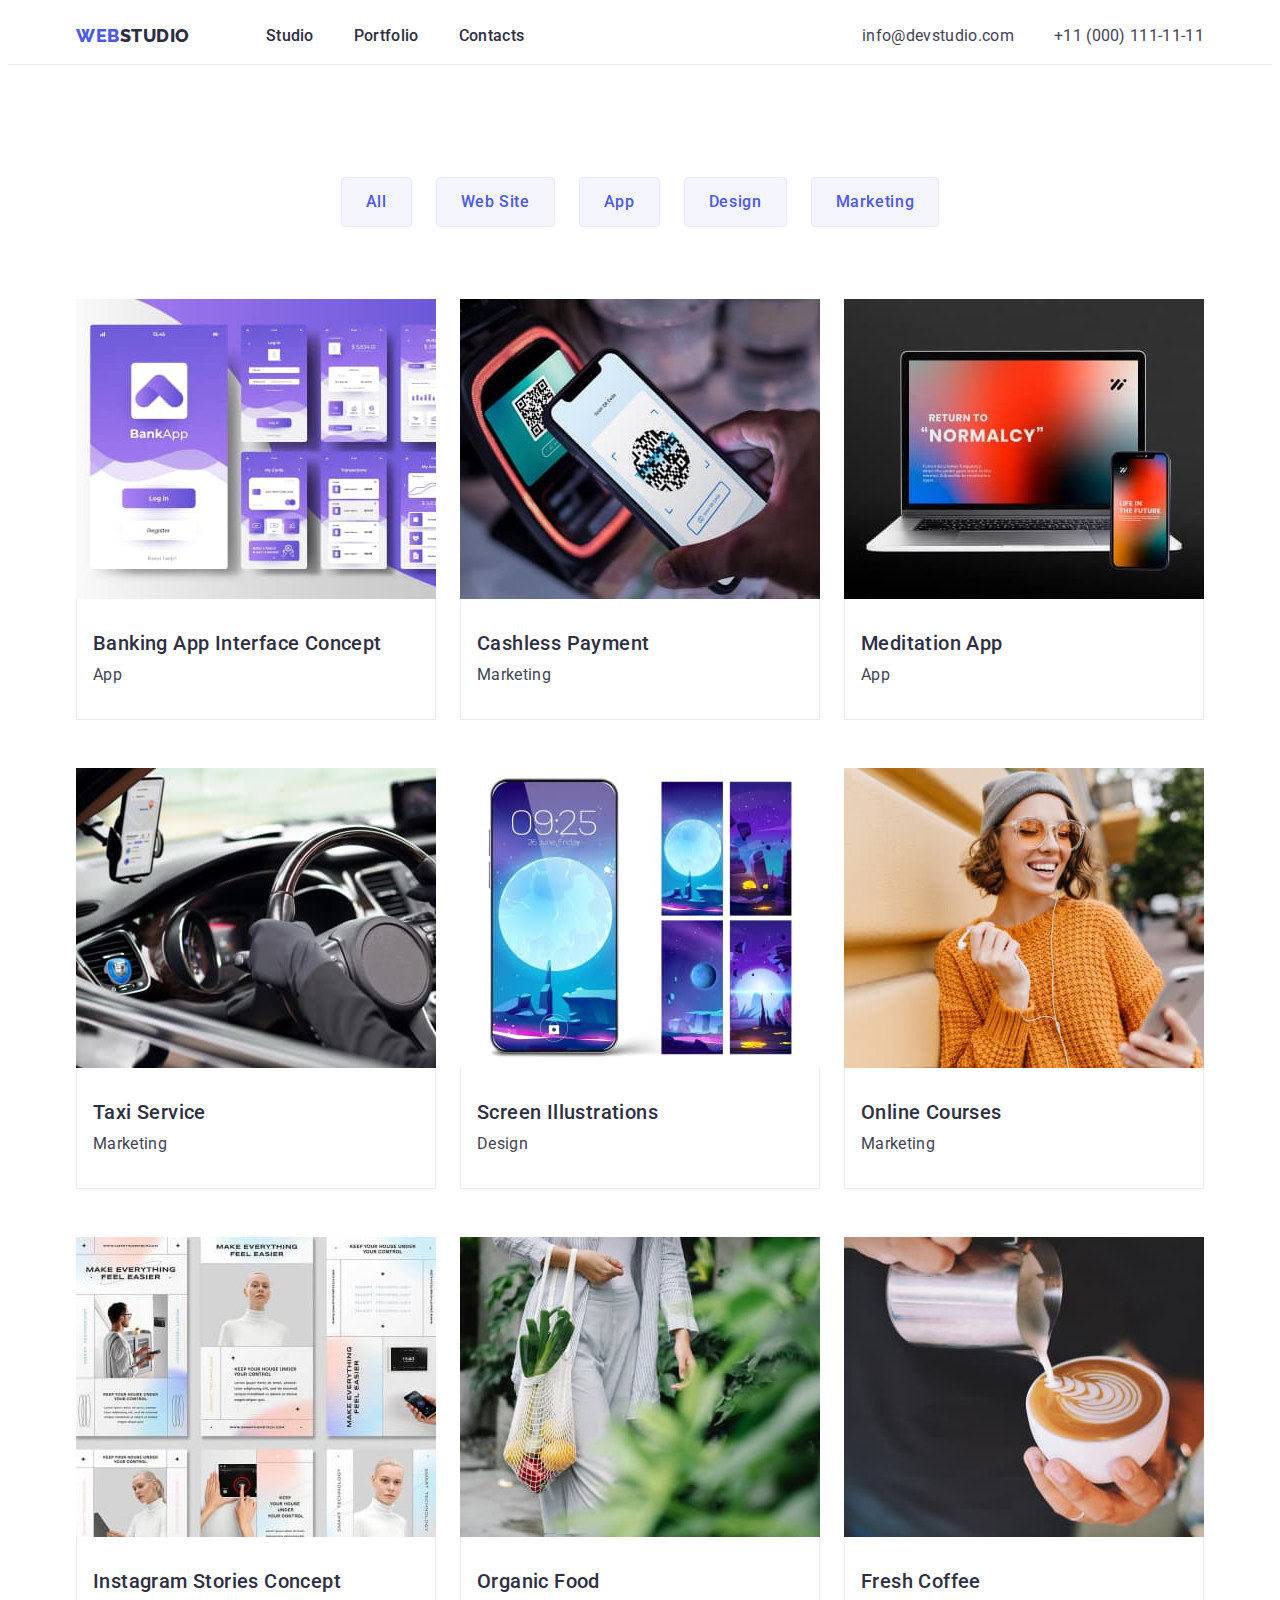
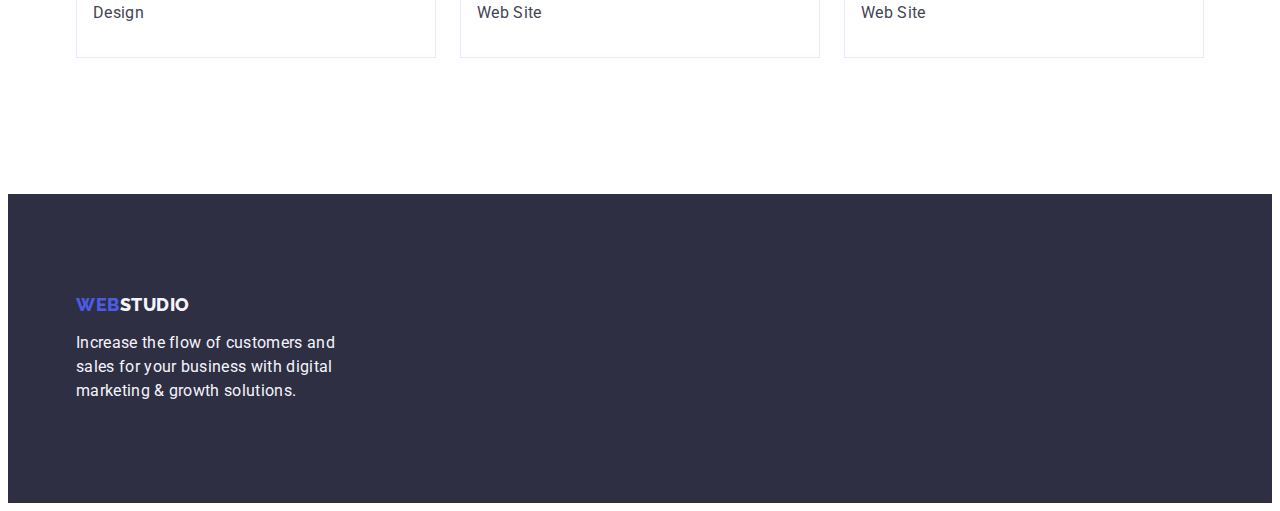
==== commit 1d9b7e7d: "Fixing header" ====
--- a/portfolio.html
+++ b/portfolio.html
@@ -22,7 +22,7 @@
 
   <body>
     <header class="header-style">
-      <div class="container">
+      <div class="container header-container">
         <nav class="nav-style">
           <a class="logo-font link logo-header" href="./index.html"
             >Web<span class="logo-right">Studio</span></a
--- a/css/styles.css
+++ b/css/styles.css
@@ -251,8 +251,9 @@
 .container {
   max-width: 1440px;
   margin: 0 auto;
-  padding-left: 156px;
-  padding-right: 156px;
+  width: 1158px;
+  padding-left: 15px;
+  padding-right: 15px;
 }
 
 .portfolio-card-set {
